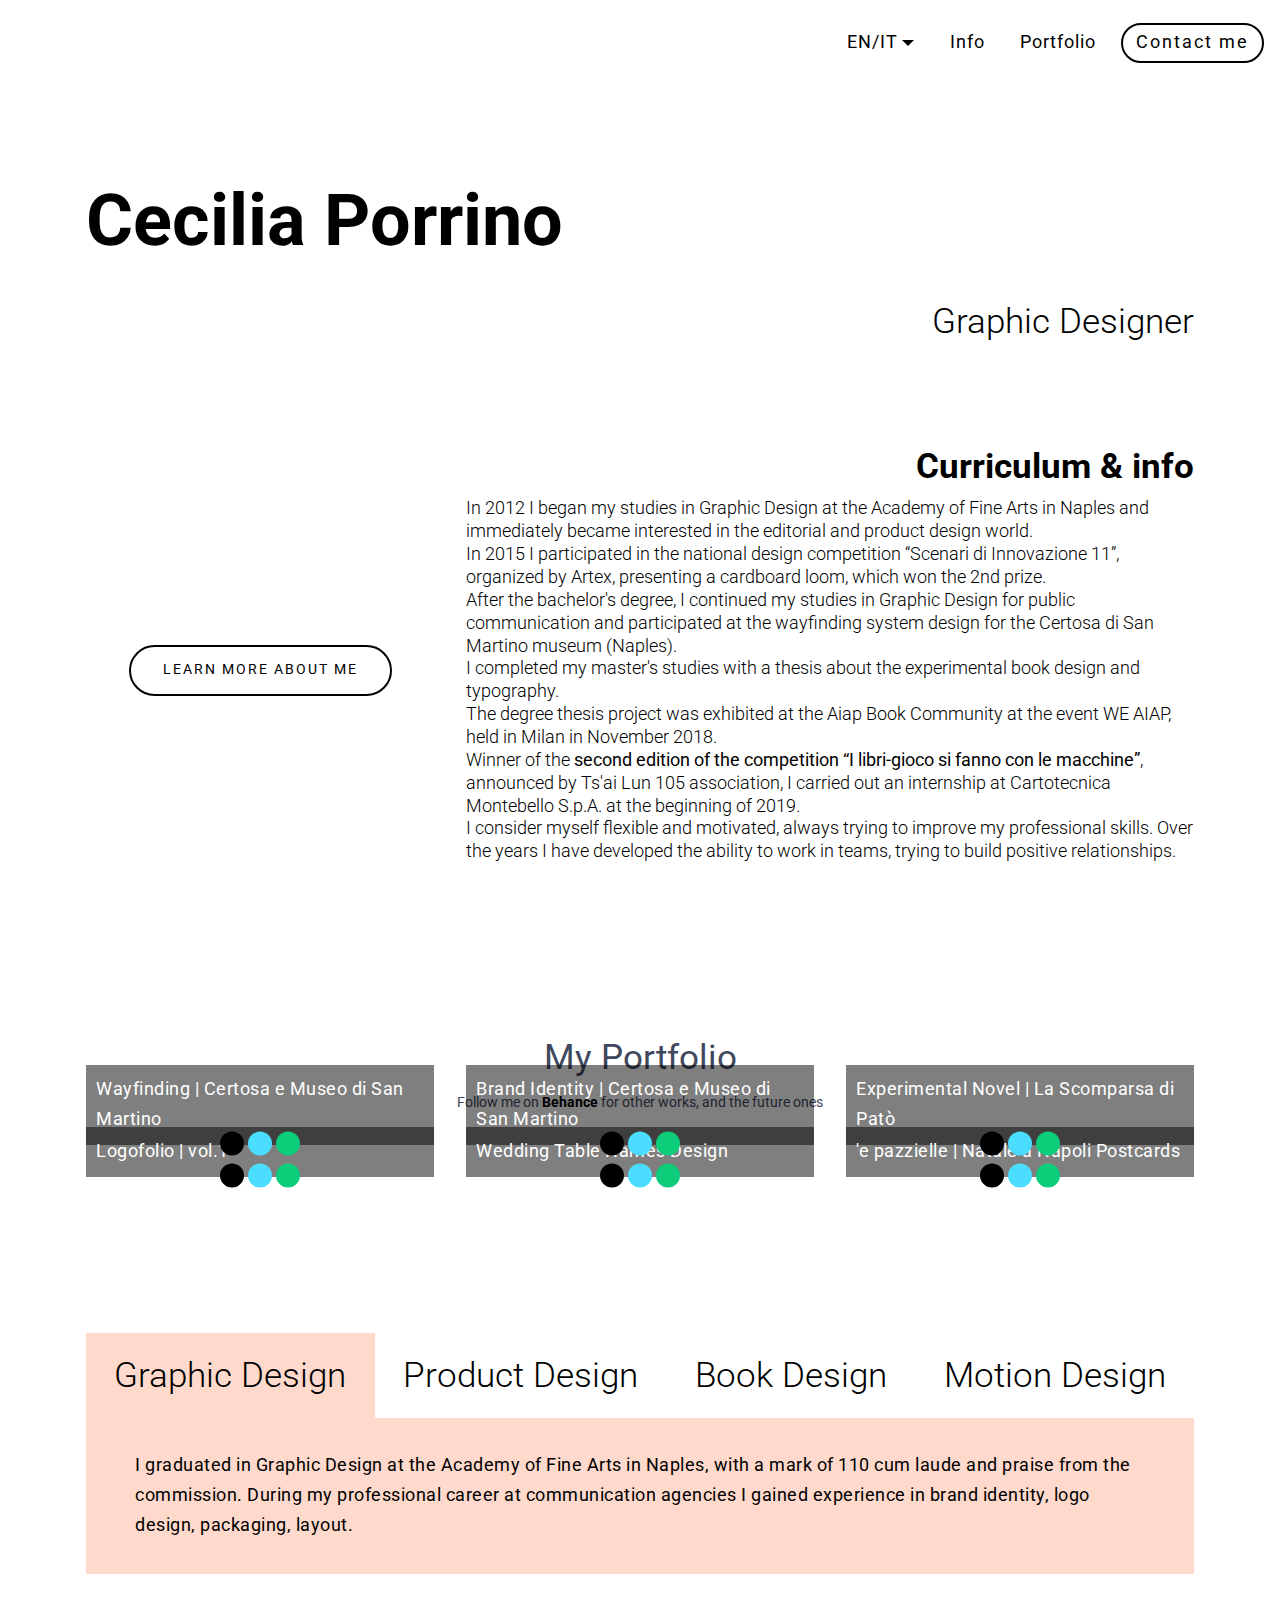
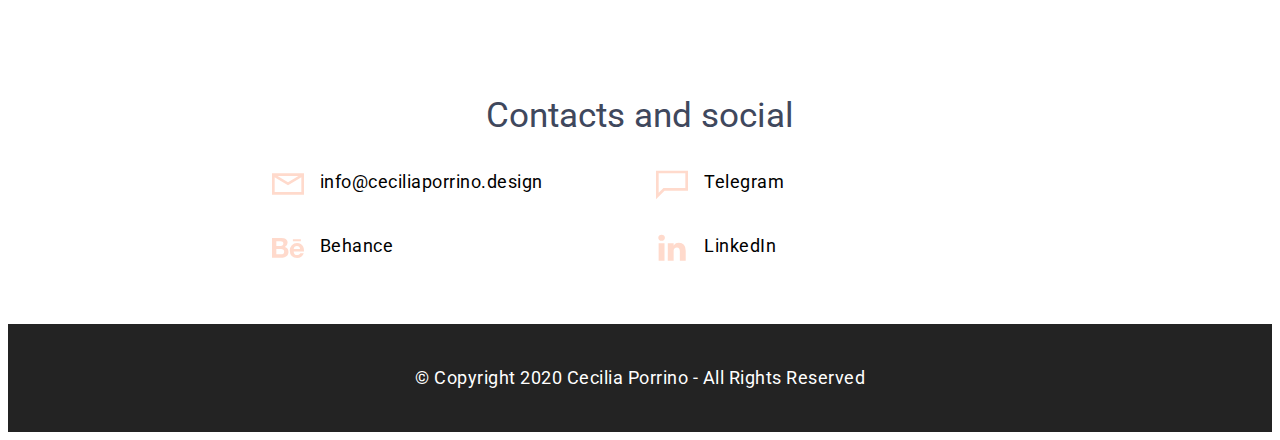
==== en/index.html @ 648e4313 "Update index.html" ====
<!DOCTYPE html>
<html amp >
<head>
  <!-- Site made with Mobirise Website Builder v4.12.4, https://mobirise.com -->
  <meta charset="UTF-8">
  <meta http-equiv="X-UA-Compatible" content="IE=edge">
  <meta name="generator" content="Mobirise v4.12.4, mobirise.com">
  <meta name="viewport" content="width=device-width, initial-scale=1, minimum-scale=1">
  <link rel="shortcut icon" href="assets/images/icona-sito-tratto.svg" type="image/x-icon">
  <meta name="description" content="Just a Graphic Designer loving typography, book design and motion graphic.">
  <meta name="amp-script-src" content="">
  
  <title>Cecilia Porrino | EN</title>
  
<link rel="canonical" href=""https://ceciliaporrino.design/en/">
 <style amp-boilerplate>body{-webkit-animation:-amp-start 8s steps(1,end) 0s 1 normal both;-moz-animation:-amp-start 8s steps(1,end) 0s 1 normal both;-ms-animation:-amp-start 8s steps(1,end) 0s 1 normal both;animation:-amp-start 8s steps(1,end) 0s 1 normal both}@-webkit-keyframes -amp-start{from{visibility:hidden}to{visibility:visible}}@-moz-keyframes -amp-start{from{visibility:hidden}to{visibility:visible}}@-ms-keyframes -amp-start{from{visibility:hidden}to{visibility:visible}}@-o-keyframes -amp-start{from{visibility:hidden}to{visibility:visible}}@keyframes -amp-start{from{visibility:hidden}to{visibility:visible}}</style>
<noscript><style amp-boilerplate>body{-webkit-animation:none;-moz-animation:none;-ms-animation:none;animation:none}</style></noscript>
<link href="https://fonts.googleapis.com/css?family=Roboto:100,100i,300,300i,400,400i,500,500i,700,700i,900,900i&display=swap" rel="stylesheet">
 
 <style amp-custom> 
div,span,h1,h2,h3,h4,h5,h6,p,blockquote,a,ol,ul,li,figcaption,textarea,input{font: inherit;}*{-webkit-box-sizing: border-box;box-sizing: border-box;outline: none;}*:focus{outline: none;}body{position: relative;font-style: normal;line-height: 1;color: #3f485d;}section{background-color: #eeeeee;background-position: 50% 50%;background-repeat: no-repeat;background-size: cover;overflow: hidden;padding: 30px 0;}h1,h2,h3,h4,h5,h6{margin: 0;padding: 0;}p,li,blockquote{letter-spacing: 0.5px;line-height: 1.7;}ul,ol,blockquote,p{margin-bottom: 0;margin-top: 0;}a{cursor: pointer;}a,a:hover{text-decoration: none;}a.mbr-iconfont:hover{text-decoration: none;}h1,h2,h3,h4,h5,h6,.display-1,.display-2,.display-4,.display-5,.display-7{word-break: break-word;word-wrap: break-word;}b,strong{font-weight: bold;}blockquote{padding: 10px 0 10px 20px;position: relative;border-left: 3px solid;}input:-webkit-autofill,input:-webkit-autofill:hover,input:-webkit-autofill:focus,input:-webkit-autofill:active{-webkit-transition-delay: 9999s;transition-delay: 9999s;-webkit-transition-property: background-color,color;-o-transition-property: background-color,color;transition-property: background-color,color;}html,body{height: auto;min-height: 100vh;}.mbr-section-title{margin: 0;padding: 0;font-style: normal;line-height: 1.2;width: 100%;}.mbr-section-subtitle{line-height: 1.3;width: 100%;}.mbr-text{font-style: normal;line-height: 1.6;width: 100%;}.mbr-white{color: #ffffff;}.mbr-black{color: #000000;}.align-left{text-align: left;}.align-left .list-item{justify-content: flex-start;}.align-center{text-align: center;}.align-center .list-item{justify-content: center;}.align-right{text-align: right;}.align-right .list-item{justify-content: flex-end;}@media (max-width: 767px){.align-left,.align-center,.align-right{text-align: center;}.align-left .list-item,.align-center .list-item,.align-right .list-item{justify-content: center;}}.mbr-light{font-weight: 300;}.mbr-regular{font-weight: 400;}.mbr-semibold{font-weight: 500;}.mbr-bold{font-weight: 700;}.icons-list a{margin: 0 1rem 0 0;}.icons-list a:last-child{margin: 0;}.mbr-figure{align-self: center;}.hidden{visibility: hidden;}.super-hide{display: none;}.inactive{-webkit-user-select: none;-moz-user-select: none;-ms-user-select: none;user-select: none;pointer-events: none;-webkit-user-drag: none;user-drag: none;}.mbr-overlay{position: absolute;bottom: 0;left: 0;right: 0;top: 0;z-index: 0;}.map-placeholder{display: none;}.google-map,.google-map iframe{position: relative;width: 100%;height: 400px;}amp-img{width: 100%;}amp-img img{max-height: 100%;max-width: 100%;}img.mbr-temp{width: 100%;}.rounded{border-radius: 50%;}.is-builder .nodisplay + img[async],.is-builder .nodisplay + img[decoding="async"],.is-builder amp-img > a + img[async],.is-builder amp-img > a + img[decoding="async"]{display: none;}html:not(.is-builder) amp-img > a{position: absolute;top: 0;bottom: 0;left: 0;right: 0;z-index: 1;}.is-builder .temp-amp-sizer{position: absolute;}.is-builder amp-youtube .temp-amp-sizer,.is-builder amp-vimeo .temp-amp-sizer{position: static;}.mobirise-spinner{position: absolute;top: 50%;left: 40%;margin-left: 10%;-webkit-transform: translate3d(-50%,-50%,0);z-index: 4;}.mobirise-spinner em{width: 24px;height: 24px;background: #3ac;border-radius: 100%;display: inline-block;-webkit-animation: slide 1s infinite;}.mobirise-spinner em:nth-child(1){-webkit-animation-delay: 0.1s;}.mobirise-spinner em:nth-child(2){-webkit-animation-delay: 0.2s;}.mobirise-spinner em:nth-child(3){-webkit-animation-delay: 0.3s;}@-moz-keyframes slide{0%{-webkit-transform: scale(1);}50%{opacity: 0.3;-webkit-transform: scale(2);}100%{-webkit-transform: scale(1);}}@-webkit-keyframes slide{0%{-webkit-transform: scale(1);}50%{opacity: 0.3;-webkit-transform: scale(2);}100%{-webkit-transform: scale(1);}}@-o-keyframes slide{0%{-webkit-transform: scale(1);}50%{opacity: 0.3;-webkit-transform: scale(2);}100%{-webkit-transform: scale(1);}}@keyframes slide{0%{-webkit-transform: scale(1);}50%{opacity: 0.3;-webkit-transform: scale(2);}100%{-webkit-transform: scale(1);}}.mobirise-loader .amp-active > div{display: none;}.iconfont-wrapper{display: inline-block;}.mbr-flex{display: flex;}.flex-wrap{flex-wrap: wrap;}.mbr-jc-s{justify-content: flex-start;}.mbr-jc-c{justify-content: center;}.mbr-jc-e{justify-content: flex-end;}.mbr-row-reverse{flex-direction: row-reverse;}.mbr-column{flex-direction: column;}amp-img,img{height: 100%;width: 100%;}.hidden-slide{display: none;}.visible-slide{display: flex;}section,.container,.container-fluid{position: relative;word-wrap: break-word;}.mbr-fullscreen .mbr-overlay{min-height: 100vh;}.mbr-fullscreen{display: flex;align-items: center;height: 100vh;min-height: 100vh;padding: 3rem 0;}.container{padding: 0 1rem;width: 100%;margin-right: auto;margin-left: auto;}@media (max-width: 767px){.container{max-width: 540px;}} @media (min-width: 768px){.container{max-width: 720px;}} @media (min-width: 992px){.container{max-width: 960px;}} @media (min-width: 1200px){.container{max-width: 1140px;}}.container-fluid{width: 100%;padding: 0 1rem;}.btn{position: relative;font-weight: 400;margin: 0.4rem 0.5rem;border: 2px solid;font-style: normal;white-space: normal;transition: all 0.3s ease-in-out,box-shadow 2s ease-in-out,-webkit-box-shadow 2s ease-in-out;display: inline-flex;align-items: center;justify-content: center;word-break: break-word;line-height: 1;letter-spacing: 2px;}.btn-form{padding: 1rem 2rem;}.btn-form:hover{cursor: pointer;}.btn{padding: 1rem 2rem;border-radius: 0px;}.btn-sm{padding: 0.6rem 0.8rem;border-radius: 0px;}.btn-md{padding: 1rem 2rem;border-radius: 0px;}.btn-lg{padding: 1.2rem 3.2rem;border-radius: 0px;}form .btn,form .mbr-section-btn{margin: 0;}.note-popover .btn:after{display: none;}.mbr-section-btn{margin: 0 -0.25rem;font-size: 0;}nav .mbr-section-btn{margin-left: 0rem;margin-right: 0rem;}.btn .mbr-iconfont,.btn.btn-md .mbr-iconfont{cursor: pointer;margin: 0 0.8rem 0 0;}.btn-sm .mbr-iconfont{margin: 0 0.5rem 0 0;}[type="submit"]{-webkit-appearance: none;}section.menu{min-height: 70px;overflow: visible;padding: 0;}.menu-container{display: flex;-webkit-box-pack: justify;-ms-flex-pack: justify;justify-content: space-between;align-items: center;min-height: 70px;}@media (max-width: 991px){.menu-container{max-width: 100%;padding: 0.5rem 1rem;}} @media (max-width: 767px){.menu-container{padding: 0.5rem 1rem;}}.navbar{z-index: 100;width: 100%;position: absolute;}.navbar-fixed-top{position: fixed;top: 0;}.navbar-brand{display: flex;align-items: center;word-break: break-word;z-index: 1;}.navbar-logo{margin: 0 0.8rem 0 0;}@media (max-width: 767px){.navbar-logo amp-img{max-height: 35px;max-width: 35px;}}.navbar-caption-wrap{display: flex;}.navbar .navbar-collapse{display: flex;-ms-flex-preferred-size: auto;flex-basis: auto;align-items: center;justify-content: flex-end;}@media (max-width: 991px){.navbar .navbar-collapse{display: none;position: absolute;top: 0;right: 0;height: 100vh;overflow-y: auto;padding: 70px 2rem 1rem;z-index: 1;}}@media (max-width: 991px){.navbar.opened .navbar-collapse.show,.navbar.opened .navbar-collapse.collapsing{display: block;}.is-builder .navbar-collapse{position: fixed;}}.navbar-nav{list-style-type: none;display: flex;flex-wrap: wrap;padding-left: 0;min-width: 10rem;}@media (max-width: 991px){.navbar-nav{flex-direction: column;}} .navbar-nav .mbr-iconfont{margin: 0 0.2rem 0 0;}.nav-item{word-break: break-all;}.nav-link{display: flex;align-items: center;justify-content: center;}.nav-link,.navbar-caption{transition: all 0.2s;letter-spacing: 1px;}.nav-dropdown .dropdown-menu{min-width: 10rem;position: absolute;left: 0;padding: 1.25rem 0;}.nav-dropdown .dropdown-menu .dropdown-item{line-height: 2;display: flex;justify-content: center;align-items: center;padding: 0.25rem 1.5rem;white-space: nowrap;}.nav-dropdown .dropdown-menu .dropdown{position: relative;}.dropdown-menu .dropdown:hover > .dropdown-menu{opacity: 1;pointer-events: all;}.nav-dropdown .dropdown-submenu{top: 0;left: 100%;margin: 0;}.nav-item.dropdown{position: relative;}.nav-item.dropdown .dropdown-menu{opacity: 0;pointer-events: none;}.nav-item.dropdown:hover > .dropdown-menu{opacity: 1;pointer-events: all;}.link.dropdown-toggle:after{content: "";margin-left: 0.25rem;border-top: 0.35em solid;border-right: 0.35em solid transparent;border-left: 0.35em solid transparent;border-bottom: 0;}.navbar .dropdown.open > .dropdown-menu{display: block;}@media (max-width: 991px){.is-builder .nav-dropdown .dropdown-menu{position: relative;}.nav-dropdown .dropdown-submenu{left: 0;}.nav-dropdown .dropdown-menu .dropdown-item{padding: 0.25rem 1.5rem;margin: 0;justify-content: center;}.nav-dropdown .dropdown-menu .dropdown-item:after{right: auto;}.navbar.opened .dropdown-menu{top: 0;}.dropdown-toggle[data-toggle="dropdown-submenu"]:after{content: "";margin-left: 0.25rem;border-top: 0.35em solid;border-right: 0.35em solid transparent;border-left: 0.35em solid transparent;border-bottom: 0;top: 55%;}}.navbar-buttons{display: flex;flex-wrap: wrap;align-items: center;justify-content: center;}@media (max-width: 991px){.navbar-buttons{flex-direction: column;}}.menu-social-list{display: flex;align-items: center;justify-content: center;flex-wrap: wrap;}.menu-social-list a{margin: 0 0.5rem;}.menu-social-list a span{font-size: 1.5rem;}button.navbar-toggler{position: absolute;right: 20px;top: 25px;width: 31px;height: 20px;cursor: pointer;transition: all .2s;-ms-flex-item-align: center;-ms-grid-row-align: center;align-self: center;}.hamburger span{position: absolute;right: 0;width: 30px;height: 2px;border-right: 5px;}.hamburger span:nth-child(1){top: 0;transition: all .2s;}.hamburger span:nth-child(2){top: 8px;transition: all .15s;}.hamburger span:nth-child(3){top: 8px;transition: all .15s;}.hamburger span:nth-child(4){top: 16px;transition: all .2s;}nav.opened .navbar-toggler:not(.hide) .hamburger span:nth-child(4),nav.opened .navbar-toggler:not(.hide) .hamburger span:nth-child(1){top: 8px;width: 0;opacity: 0;right: 50%;transition: all .2s;}nav.opened .navbar-toggler:not(.hide) .hamburger span:nth-child(2){transform: rotate(-45deg);transition: all .25s;}nav.opened .navbar-toggler:not(.hide) .hamburger span:nth-child(3){transform: rotate(45deg);transition: all .25s;}.ampstart-btn.hamburger{position: absolute;top: 25px;right: 20px;margin-left: auto;height: 20px;width: 30px;background: none;border: none;cursor: pointer;z-index: 1000;}@media (min-width: 992px){.ampstart-btn,amp-sidebar{display: none;}.dropdown-menu .dropdown-toggle:after{content: "";border-bottom: 0.35em solid transparent;border-left: 0.35em solid;border-right: 0;border-top: 0.35em solid transparent;margin-left: 0.3rem;margin-top: -0.3077em;position: absolute;right: 1.1538em;top: 50%;}}.close-sidebar{width: 30px;height: 30px;position: relative;cursor: pointer;background-color: transparent;border: none;}.close-sidebar span{position: absolute;left: 0;width: 30px;height: 2px;border-right: 5px;top: 14px;}.close-sidebar span:nth-child(1){transform: rotate(-45deg);}.close-sidebar span:nth-child(2){transform: rotate(45deg);}.builder-sidebar{position: relative;height: 100vh;overflow-y: auto;min-width: 10rem;z-index: 1030;padding: 1rem 2rem;max-width: 20rem;}.builder-sidebar .dropdown:hover > .dropdown-menu{position: relative;text-align: center;}section.sidebar-open:before{content: '';position: fixed;top: 0;bottom: 0;right: 0;left: 0;background-color: rgba(0,0,0,0.2);z-index: 1040;}.is-builder section.horizontal-menu .ampstart-btn{display: none;}.is-builder section.horizontal-menu .dropdown-menu{z-index: auto;opacity: 1;pointer-events: auto;}.is-builder .menu{overflow: visible;}#sidebar{background-color: transparent;}.card-title{margin: 0;}.card{position: relative;background-color: transparent;border: none;border-radius: 0;width: 100%;padding: 0 1rem;}@media (max-width: 767px){.card:not(.last-child){padding-bottom: 30px;}} .card .card-img{width: auto;border-radius: 0;}.card .card-wrapper{height: 100%;}@media (max-width: 767px){.card .card-wrapper{flex-direction: column;}} .card img{height: 100%;-o-object-fit: cover;object-fit: cover;-o-object-position: center;object-position: center;}.card-inner,.items-list{display: flex;flex-direction: column;}.items-list{list-style-type: none;padding: 0;}.items-list .list-item{padding: 1rem 2rem;}.card-head{padding: 1.5rem 2rem;}.card-price-wrap{padding: 1rem 2rem;}.card-button{padding: 1rem;margin: 0;}.timeline-wrap{position: relative;}.timeline-wrap .iconBackground{position: absolute;left: 50%;width: 20px;height: 20px;line-height: 30px;text-align: center;border-radius: 50%;font-size: 30px;display: inline-block;background-color: #000000;top: 20px;margin: 0 0 0 -10px;}@media (max-width: 767px){.timeline-wrap .iconBackground{left: 0;}}.separline{position: relative;}@media (max-width: 767px){.separline:not(.last-child){padding-bottom: 2rem;}} .separline:before{position: absolute;content: "";width: 2px;background-color: #000000;left: calc(50% - 1px);height: calc(100% - 20px);top: 40px;}@media (max-width: 767px){.separline:before{left: 0;}}.gallery-img-wrap{position: relative;height: 100%;}.gallery-img-wrap:hover{cursor: pointer;}.gallery-img-wrap:hover .icon-wrap,.gallery-img-wrap:hover .caption-on-hover{opacity: 1;}.gallery-img-wrap:hover:after{opacity: .5;}.gallery-img-wrap amp-img{height: 100%;}.gallery-img-wrap:after{content: "";position: absolute;top: 0;bottom: 0;left: 0;right: 0;background: #000;opacity: 0;transition: opacity 0.2s;pointer-events: none;}.gallery-img-wrap .icon-wrap,.gallery-img-wrap .img-caption{z-index: 3;pointer-events: none;position: absolute;}.gallery-img-wrap .icon-wrap,.gallery-img-wrap .caption-on-hover{opacity: 0;transition: opacity 0.2s;}.gallery-img-wrap .icon-wrap{left: 50%;top: 50%;transform: translate(-50%,-50%);background-color: #fff;padding: .5rem;border-radius: 50%;}.gallery-img-wrap .amp-iconfont{color: #000;font-size: 1rem;width: 1rem;display: block;}.gallery-img-wrap .img-caption{left: 0;right: 0;}.gallery-img-wrap .img-caption.caption-top{top: 0;}.gallery-img-wrap .img-caption.caption-bottom{bottom: 0;}.gallery-img-wrap .img-caption:not(.caption-on-hover):after{content: "";position: absolute;top: 0;left: 0;right: 0;height: 100%;transition: opacity 0.2s;z-index: -1;pointer-events: none;}@media (max-width: 767px){.gallery-img-wrap:after,.gallery-img-wrap:hover:after,.gallery-img-wrap .icon-wrap{display: none;}.gallery-img-wrap .caption-on-hover{opacity: 1;}}.is-builder .gallery-img-wrap .icon-wrap,.is-builder .gallery-img-wrap .img-caption > *{pointer-events: all;}.amp-carousel-button,.dots-wrapper .dots span{transition: all 0.4s;cursor: pointer;outline: none;}.amp-carousel-button{width: 50px;height: 50px;border-radius: 50%;}.dots-wrapper .dots{display: inline-block;margin: 4px 8px;}.dots-wrapper .dots span{display: block;border-radius: 12px;height: 24px;width: 24px;background-color: #ffffff;border: 10px solid #cccccc;opacity: 0.5;}.dots-wrapper .dots span.current{width: 40px;}.dots-wrapper .dots span:hover,.dots-wrapper .dots span.current{opacity: 1;}.amp-carousel-button-next:after{right: 1rem;}.amp-carousel-button-prev:after{left: 1rem;}button.btn-img{cursor: pointer;}.is-builder .preview button.btn-img{opacity: 0.5;position: relative;pointer-events: none;}amp-image-lightbox,.lightbox{background: rgba(0,0,0,0.8);display: flex;flex-wrap: wrap;align-items: center;justify-content: center;width: 100%;height: 100%;overflow: auto;}amp-image-lightbox a.control,.lightbox a.control{position: absolute;cursor: default;top: 0;right: 0;}amp-image-lightbox .close,.lightbox .close{background: none;border: none;position: absolute;top: 16px;right: 16px;height: 32px;width: 32px;cursor: pointer;z-index: 1000;}amp-image-lightbox .close:before,amp-image-lightbox .close:after,.lightbox .close:before,.lightbox .close:after{position: absolute;top: 0;right: 16px;content: ' ';height: 32px;width: 2px;background-color: #fff;}amp-image-lightbox .close:before,.lightbox .close:before{transform: rotate(45deg);}amp-image-lightbox .close:after,.lightbox .close:after{transform: rotate(-45deg);}amp-image-lightbox .video-block,.lightbox .video-block{width: 100%;}div[submit-success] > *,div[submit-error] > *{padding: 15px;margin-bottom: 1rem;}.form-block{z-index: 1;background-color: transparent;padding: 30px;position: relative;overflow: hidden;}.form-block .mbr-overlay{z-index: -1;}@media (max-width: 991px){.form-block{padding: 15px;}}form input,form textarea,form select{padding: 15px 0.5rem;line-height: 1.45;width: 100%;background: #ffffff;border-width: 1px;border-style: solid;border-color: #767676;border-radius: 0;color: #000000;}form input[type="checkbox"],form input[type="radio"]{border: none;background: none;width: auto;}form .field{padding-bottom: 0.5rem;padding-top: 0.5rem;}form textarea.field-input{height: 200px;}form .fieldset{display: flex;justify-content: center;flex-wrap: wrap;align-items: center;}textarea[type="hidden"]{display: none;}.form-check{margin-bottom: 0;}.form-check-label{padding-left: 0;}.form-check-input{position: relative;margin: 4px;}.form-check-inline{display: inline-flex;align-items: center;padding-left: 0;margin-right: .75rem;}.mbr-row,.mbr-form-row{display: -webkit-box;display: -ms-flexbox;display: flex;-ms-flex-wrap: wrap;flex-wrap: wrap;margin-left: -1rem;margin-right: -1rem;}.mbr-form-row{margin-left: -0.5rem;margin-right: -0.5rem;}.mbr-form-row > [class*="mbr-col"]{padding-left: 0.5rem;padding-right: 0.5rem;}@media (max-width: 767px){.mbr-col,.mbr-col-auto{padding-right: 1rem;padding-left: 1rem;}.mbr-col-sm-12{-ms-flex: 0 0 100%;-webkit-box-flex: 0;flex: 0 0 100%;max-width: 100%;padding-right: 1rem;padding-left: 1rem;}}@media (min-width: 768px){.mbr-col,.mbr-col-auto{padding-right: 1rem;padding-left: 1rem;}.mbr-col-md-2{-ms-flex: 0 0 16.6666666667%;-webkit-box-flex: 0;flex: 0 0 16.6666666667%;max-width: 16.6666666667%;padding-right: 1rem;padding-left: 1rem;}.mbr-col-md-3{-ms-flex: 0 0 25%;-webkit-box-flex: 0;flex: 0 0 25%;max-width: 25%;padding-right: 1rem;padding-left: 1rem;}.mbr-col-md-4{-ms-flex: 0 0 33.3333333333%;-webkit-box-flex: 0;flex: 0 0 33.3333333333%;max-width: 33.3333333333%;padding-right: 1rem;padding-left: 1rem;}.mbr-col-md-5{-ms-flex: 0 0 41.6666666667%;-webkit-box-flex: 0;flex: 0 0 41.6666666667%;max-width: 41.6666666667%;padding-right: 1rem;padding-left: 1rem;}.mbr-col-md-6{-ms-flex: 0 0 50%;-webkit-box-flex: 0;flex: 0 0 50%;max-width: 50%;padding-right: 1rem;padding-left: 1rem;}.mbr-col-md-7{-ms-flex: 0 0 58.3333333333%;-webkit-box-flex: 0;flex: 0 0 58.3333333333%;max-width: 58.3333333333%;padding-right: 1rem;padding-left: 1rem;}.mbr-col-md-8{-ms-flex: 0 0 66.6666666667%;-webkit-box-flex: 0;flex: 0 0 66.6666666667%;max-width: 66.6666666667%;padding-right: 1rem;padding-left: 1rem;}.mbr-col-md-10{-ms-flex: 0 0 83.3333333333%;-webkit-box-flex: 0;flex: 0 0 83.3333333333%;max-width: 83.3333333333%;padding-right: 1rem;padding-left: 1rem;}.mbr-col-md-12{-ms-flex: 0 0 100%;-webkit-box-flex: 0;flex: 0 0 100%;max-width: 100%;padding-right: 1rem;padding-left: 1rem;}}.mbr-col{-ms-flex: 1 1 auto;-webkit-box-flex: 1;flex: 1 1 auto;max-width: 100%;}.mbr-col-auto{-ms-flex: 0 0 auto;flex: 0 0 auto;width: auto;}@media (min-width: 992px){.mbr-col,.mbr-col-auto{padding-right: 1rem;padding-left: 1rem;}.mbr-col-lg-2{-ms-flex: 0 0 16.6666666667%;-webkit-box-flex: 0;flex: 0 0 16.6666666667%;max-width: 16.6666666667%;padding-right: 1rem;padding-left: 1rem;}.mbr-col-lg-3{-ms-flex: 0 0 25%;-webkit-box-flex: 0;flex: 0 0 25%;max-width: 25%;padding-right: 1rem;padding-left: 1rem;}.mbr-col-lg-4{-ms-flex: 0 0 33.3333333333%;-webkit-box-flex: 0;flex: 0 0 33.3333333333%;max-width: 33.3333333333%;padding-right: 1rem;padding-left: 1rem;}.mbr-col-lg-5{-ms-flex: 0 0 41.6666666667%;-webkit-box-flex: 0;flex: 0 0 41.6666666667%;max-width: 41.6666666667%;padding-right: 1rem;padding-left: 1rem;}.mbr-col-lg-6{-ms-flex: 0 0 50%;-webkit-box-flex: 0;flex: 0 0 50%;max-width: 50%;padding-right: 1rem;padding-left: 1rem;}.mbr-col-lg-7{-ms-flex: 0 0 58.3333333333%;-webkit-box-flex: 0;flex: 0 0 58.3333333333%;max-width: 58.3333333333%;padding-right: 1rem;padding-left: 1rem;}.mbr-col-lg-8{-ms-flex: 0 0 66.6666666667%;-webkit-box-flex: 0;flex: 0 0 66.6666666667%;max-width: 66.6666666667%;padding-right: 1rem;padding-left: 1rem;}.mbr-col-lg-9{-ms-flex: 0 0 75%;-webkit-box-flex: 0;flex: 0 0 75%;max-width: 75%;padding-right: 1rem;padding-left: 1rem;}.mbr-col-lg-10{-ms-flex: 0 0 83.3333333333%;-webkit-box-flex: 0;flex: 0 0 83.3333333333%;max-width: 83.3333333333%;padding-right: 1rem;padding-left: 1rem;}.mbr-col-lg-12{-ms-flex: 0 0 100%;-webkit-box-flex: 0;flex: 0 0 100%;max-width: 100%;padding-right: 1rem;padding-left: 1rem;}}@media (min-width: 992px){.lg-pb{padding-bottom: 3rem;}}@media (max-width: 991px){.md-pb{padding-bottom: 3rem;}}.mbr-pt-1,.mbr-py-1{padding-top: 10px;}.mbr-pb-1,.mbr-py-1{padding-bottom: 10px;}.mbr-px-1{padding-left: 10px;padding-right: 10px;}.mbr-p-1{padding: 10px;}.mbr-pt-2,.mbr-py-2{padding-top: 1rem;}.mbr-pb-2,.mbr-py-2{padding-bottom: 1rem;}.mbr-px-2{padding-left: 1rem;padding-right: 1rem;}.mbr-p-2{padding: 1rem;}.mbr-pt-3,.mbr-py-3{padding-top: 25px;}.mbr-pb-3,.mbr-py-3{padding-bottom: 25px;}.mbr-px-3{padding-left: 25px;padding-right: 25px;}.mbr-p-3{padding: 25px;}.mbr-pt-4,.mbr-py-4{padding-top: 2rem;}.mbr-pb-4,.mbr-py-4{padding-bottom: 2rem;}.mbr-px-4{padding-left: 2rem;padding-right: 2rem;}.mbr-p-4{padding: 2rem;}.mbr-pt-5,.mbr-py-5{padding-top: 3rem;}.mbr-pb-5,.mbr-py-5{padding-bottom: 3rem;}.mbr-px-5{padding-left: 3rem;padding-right: 3rem;}.mbr-p-5{padding: 3rem;}@media (max-width: 991px){.mbr-py-4,.mbr-py-5{padding-top: 1rem;padding-bottom: 1rem;}.mbr-px-4,.mbr-px-5{padding-left: 1rem;padding-right: 1rem;}.mbr-p-3,.mbr-p-4,.mbr-p-5{padding: 1rem;}}.mbr-ml-auto{margin-left: auto;}.mbr-mr-auto{margin-right: auto;}.mbr-m-auto{margin: auto;}#scrollToTopMarker{position: absolute;width: 0px;height: 0px;top: 300px;}#scrollToTopButton{position: fixed;bottom: 25px;right: 25px;opacity: .4;z-index: 5000;font-size: 32px;height: 60px;width: 60px;border: none;border-radius: 3px;cursor: pointer;}#scrollToTopButton:focus{outline: none;}#scrollToTopButton a:before{content: '';position: absolute;height: 40%;top: 36%;width: 2px;left: calc(50% - 1px);}#scrollToTopButton a:after{content: '';position: absolute;border-top: 2px solid;border-right: 2px solid;width: 40%;height: 40%;left: calc(30% - 1px);bottom: 30%;transform: rotate(-45deg);}.is-builder #scrollToTopButton a:after{left: 30%;}a{font-style: normal;font-weight: 400;}@media (max-width: 767px){.mbr-section-btn,.mbr-section-title{text-align: center;}}
body{font-family: Roboto;}blockquote{border-color: #000000;}div[submit-success] > *{background: #0dcd7b;color: #000000;}div[submit-error] > *{background: #a0a0a0;color: #ffffff;}.display-1{font-family: 'Roboto',sans-serif;font-size: 4.5rem;}.display-2{font-family: 'Roboto',sans-serif;font-size: 2.2rem;}.display-4{font-family: 'Roboto',sans-serif;font-size: 0.9rem;}.display-5{font-family: 'Roboto',sans-serif;font-size: 0.9rem;}.display-7{font-family: 'Roboto',sans-serif;font-size: 1.1rem;}.display-1 .mbr-iconfont-btn{font-size: 4.5rem;width: 4.5rem;}.display-2 .mbr-iconfont-btn{font-size: 2.2rem;width: 2.2rem;}.display-4 .mbr-iconfont-btn{font-size: 0.9rem;width: 0.9rem;}.display-5 .mbr-iconfont-btn{font-size: 0.9rem;width: 0.9rem;}.display-7 .mbr-iconfont-btn{font-size: 1.1rem;width: 1.1rem;}@media (max-width: 768px){.display-1{font-size: 3.6rem;font-size: calc( 2.225rem + (4.5 - 2.225) * ((100vw - 20rem) / (48 - 20)));line-height: calc( 1.4 * (2.225rem + (4.5 - 2.225) * ((100vw - 20rem) / (48 - 20))));}.display-2{font-size: 1.76rem;font-size: calc( 1.42rem + (2.2 - 1.42) * ((100vw - 20rem) / (48 - 20)));line-height: calc( 1.4 * (1.42rem + (2.2 - 1.42) * ((100vw - 20rem) / (48 - 20))));}.display-4{font-size: 0.72rem;font-size: calc( 0.965rem + (0.9 - 0.965) * ((100vw - 20rem) / (48 - 20)));line-height: calc( 1.4 * (0.965rem + (0.9 - 0.965) * ((100vw - 20rem) / (48 - 20))));}.display-5{font-size: 0.72rem;font-size: calc( 0.965rem + (0.9 - 0.965) * ((100vw - 20rem) / (48 - 20)));line-height: calc( 1.4 * (0.965rem + (0.9 - 0.965) * ((100vw - 20rem) / (48 - 20))));}}.bg-primary{background-color: #000000;}.bg-success{background-color: #0dcd7b;}.bg-info{background-color: #8282e7;}.bg-warning{background-color: #767676;}.bg-danger{background-color: #a0a0a0;}.btn-primary,.btn-primary:active,.btn-primary.active{background-color: #000000;border-color: #000000;color: #ffffff;}.btn-primary:hover,.btn-primary:focus,.btn-primary.focus{color: #ffffff;background-color: #000000;border-color: #000000;}.btn-primary.disabled,.btn-primary:disabled{color: #ffffff;background-color: #000000;border-color: #000000;}.btn-secondary,.btn-secondary:active,.btn-secondary.active{background-color: #4addff;border-color: #4addff;color: #003c4a;}.btn-secondary:hover,.btn-secondary:focus,.btn-secondary.focus{color: #003c4a;background-color: #00cdfd;border-color: #00cdfd;}.btn-secondary.disabled,.btn-secondary:disabled{color: #003c4a;background-color: #00cdfd;border-color: #00cdfd;}.btn-info,.btn-info:active,.btn-info.active{background-color: #8282e7;border-color: #8282e7;color: #ffffff;}.btn-info:hover,.btn-info:focus,.btn-info.focus{color: #ffffff;background-color: #4242db;border-color: #4242db;}.btn-info.disabled,.btn-info:disabled{color: #ffffff;background-color: #4242db;border-color: #4242db;}.btn-success,.btn-success:active,.btn-success.active{background-color: #0dcd7b;border-color: #0dcd7b;color: #ffffff;}.btn-success:hover,.btn-success:focus,.btn-success.focus{color: #ffffff;background-color: #088550;border-color: #088550;}.btn-success.disabled,.btn-success:disabled{color: #ffffff;background-color: #088550;border-color: #088550;}.btn-warning,.btn-warning:active,.btn-warning.active{background-color: #767676;border-color: #767676;color: #ffffff;}.btn-warning:hover,.btn-warning:focus,.btn-warning.focus{color: #ffffff;background-color: #505050;border-color: #505050;}.btn-warning.disabled,.btn-warning:disabled{color: #ffffff;background-color: #505050;border-color: #505050;}.btn-danger,.btn-danger:active,.btn-danger.active{background-color: #a0a0a0;border-color: #a0a0a0;color: #ffffff;}.btn-danger:hover,.btn-danger:focus,.btn-danger.focus{color: #ffffff;background-color: #7a7a7a;border-color: #7a7a7a;}.btn-danger.disabled,.btn-danger:disabled{color: #ffffff;background-color: #7a7a7a;border-color: #7a7a7a;}.btn-black,.btn-black:active,.btn-black.active{background-color: #333333;border-color: #333333;color: #ffffff;}.btn-black:hover,.btn-black:focus,.btn-black.focus{color: #ffffff;background-color: #0d0d0d;border-color: #0d0d0d;}.btn-black.disabled,.btn-black:disabled{color: #ffffff;background-color: #0d0d0d;border-color: #0d0d0d;}.btn-white,.btn-white:active,.btn-white.active{background-color: #ffffff;border-color: #ffffff;color: #808080;}.btn-white:hover,.btn-white:focus,.btn-white.focus{color: #808080;background-color: #d9d9d9;border-color: #d9d9d9;}.btn-white.disabled,.btn-white:disabled{color: #808080;background-color: #d9d9d9;border-color: #d9d9d9;}.btn-white,.btn-white:active,.btn-white.active{color: #333333;}.btn-white:hover,.btn-white:focus,.btn-white.focus{color: #333333;}.btn-white.disabled,.btn-white:disabled{color: #333333;}.btn-primary-outline,.btn-primary-outline:active,.btn-primary-outline.active{background: none;border-color: #000000;color: #000000;}.btn-primary-outline:hover,.btn-primary-outline:focus,.btn-primary-outline.focus{color: #ffffff;background-color: #000000;border-color: #000000;}.btn-primary-outline.disabled,.btn-primary-outline:disabled{color: #ffffff;background-color: #000000;border-color: #000000;}.btn-secondary-outline,.btn-secondary-outline:active,.btn-secondary-outline.active{background: none;border-color: #00b8e3;color: #00b8e3;}.btn-secondary-outline:hover,.btn-secondary-outline:focus,.btn-secondary-outline.focus{color: #003c4a;background-color: #4addff;border-color: #4addff;}.btn-secondary-outline.disabled,.btn-secondary-outline:disabled{color: #003c4a;background-color: #4addff;border-color: #4addff;}.btn-info-outline,.btn-info-outline:active,.btn-info-outline.active{background: none;border-color: #2c2cd7;color: #2c2cd7;}.btn-info-outline:hover,.btn-info-outline:focus,.btn-info-outline.focus{color: #ffffff;background-color: #8282e7;border-color: #8282e7;}.btn-info-outline.disabled,.btn-info-outline:disabled{color: #ffffff;background-color: #8282e7;border-color: #8282e7;}.btn-success-outline,.btn-success-outline:active,.btn-success-outline.active{background: none;border-color: #076d41;color: #076d41;}.btn-success-outline:hover,.btn-success-outline:focus,.btn-success-outline.focus{color: #ffffff;background-color: #0dcd7b;border-color: #0dcd7b;}.btn-success-outline.disabled,.btn-success-outline:disabled{color: #ffffff;background-color: #0dcd7b;border-color: #0dcd7b;}.btn-warning-outline,.btn-warning-outline:active,.btn-warning-outline.active{background: none;border-color: #434343;color: #434343;}.btn-warning-outline:hover,.btn-warning-outline:focus,.btn-warning-outline.focus{color: #ffffff;background-color: #767676;border-color: #767676;}.btn-warning-outline.disabled,.btn-warning-outline:disabled{color: #ffffff;background-color: #767676;border-color: #767676;}.btn-danger-outline,.btn-danger-outline:active,.btn-danger-outline.active{background: none;border-color: #6d6d6d;color: #6d6d6d;}.btn-danger-outline:hover,.btn-danger-outline:focus,.btn-danger-outline.focus{color: #ffffff;background-color: #a0a0a0;border-color: #a0a0a0;}.btn-danger-outline.disabled,.btn-danger-outline:disabled{color: #ffffff;background-color: #a0a0a0;border-color: #a0a0a0;}.btn-black-outline,.btn-black-outline:active,.btn-black-outline.active{background: none;border-color: #000000;color: #000000;}.btn-black-outline:hover,.btn-black-outline:focus,.btn-black-outline.focus{color: #ffffff;background-color: #333333;border-color: #333333;}.btn-black-outline.disabled,.btn-black-outline:disabled{color: #ffffff;background-color: #333333;border-color: #333333;}.btn-white-outline,.btn-white-outline:active,.btn-white-outline.active{background: none;border-color: #ffffff;color: #ffffff;}.btn-white-outline:hover,.btn-white-outline:focus,.btn-white-outline.focus{color: #333333;background-color: #ffffff;border-color: #ffffff;}.text-primary{color: #000000;}.text-secondary{color: #4addff;}.text-success{color: #0dcd7b;}.text-info{color: #8282e7;}.text-warning{color: #767676;}.text-danger{color: #a0a0a0;}.text-white{color: #ffffff;}.text-black{color: #000000;}a.text-primary:hover,a.text-primary:focus{color: #000000;}a.text-secondary:hover,a.text-secondary:focus{color: #00b8e3;}a.text-success:hover,a.text-success:focus{color: #076d41;}a.text-info:hover,a.text-info:focus{color: #2c2cd7;}a.text-warning:hover,a.text-warning:focus{color: #434343;}a.text-danger:hover,a.text-danger:focus{color: #6d6d6d;}a.text-white:hover,a.text-white:focus{color: #b3b3b3;}a.text-black:hover,a.text-black:focus{color: #4d4d4d;}.alert-success{background-color: #0dcd7b;}.alert-info{background-color: #8282e7;}.alert-warning{background-color: #767676;}.alert-danger{background-color: #a0a0a0;}.mbr-section-btn a.btn:not(.btn-form){border-radius: 100px;transition-property: background-color,color,border-color,box-shadow;transition-duration: .3s,.3s,.3s,.8s;transition-timing-function: ease-in-out;}.mbr-section-btn a.btn:not(.btn-form):hover{box-shadow: 0 10px 40px 0 rgba(0,0,0,0.2);}.nav-tabs .nav-link{border-radius: 100px;}a,a:hover{color: #000000;}.mbr-plan-header.bg-primary .mbr-plan-subtitle,.mbr-plan-header.bg-primary .mbr-plan-price-desc{color: #b3b3b3;}.mbr-plan-header.bg-success .mbr-plan-subtitle,.mbr-plan-header.bg-success .mbr-plan-price-desc{color: #acfad9;}.mbr-plan-header.bg-info .mbr-plan-subtitle,.mbr-plan-header.bg-info .mbr-plan-price-desc{color: #ffffff;}.mbr-plan-header.bg-warning .mbr-plan-subtitle,.mbr-plan-header.bg-warning .mbr-plan-price-desc{color: #b6b6b6;}.mbr-plan-header.bg-danger .mbr-plan-subtitle,.mbr-plan-header.bg-danger .mbr-plan-price-desc{color: #e0e0e0;}.mobirise-spinner em:nth-child(1){background: #000000;}.mobirise-spinner em:nth-child(2){background: #4addff;}.mobirise-spinner em:nth-child(3){background: #0dcd7b;}#scrollToTopMarker{display: none;}#scrollToTopButton{background-color: #000000;border-radius: 50%;}#scrollToTopButton a:before{background: #ffffff;}#scrollToTopButton a:after{border-top-color: #ffffff;border-right-color: #ffffff;}.cid-s5FKM9wny7{padding-top: 90px;padding-bottom: 15px;background-color: #ffffff;}.cid-s5FKM9wny7 .mbr-section-title{text-align: left;color: #000000;}.cid-s5FKM9wny7 .mbr-section-subtitle{text-align: right;color: #000000;}.cid-s5FKMaaazz{padding-top: 60px;padding-bottom: 60px;background-color: #ffffff;}@media (max-width: 767px){.cid-s5FKMaaazz .btn-container{padding-top: 1rem;}}.cid-s5FKMaaazz .mbr-section-title{text-align: right;color: #000000;}.cid-s5FKMaaazz .mbr-section-subtitle{text-align: left;color: #000000;}.cid-s5FKMaaazz .mbr-section-subtitle DIV{text-align: left;}.cid-s5FKMb0sPb{padding-top: 5rem;padding-bottom: 5rem;background-color: #ffffff;}@media (min-width: 992px){.cid-s5FKMb0sPb .container-fluid{padding-left: 1rem;padding-right: 1rem;}.cid-s5FKMb0sPb .item{padding: 1rem;}.cid-s5FKMb0sPb .item-img{padding-bottom: 0;}}.cid-s5FKMb0sPb .title{padding-bottom: 1rem;}@media (max-width: 991px){.cid-s5FKMb0sPb .item{margin-bottom: 2rem;}}.cid-s5FKMb0sPb .item-wrapper{width: 100%;height: 100%;position: relative;}.cid-s5FKMb0sPb amp-img:after{content: "";display: block;background-color: rgba(0,0,0,0.5);position: absolute;left: 0;right: 0;bottom: 0;top: 100%;transition: 0.2s ease-in;z-index: 1;pointer-events: none;}.cid-s5FKMb0sPb amp-img .item-sign{position: absolute;left: 0;right: 0;bottom: 0;padding: 10px;z-index: 2;transition: 0.2s ease-in;background-color: rgba(0,0,0,0.5);color: #ffffff;}.cid-s5FKMb0sPb amp-img:hover:after{top: 0%;}.cid-s5FKMb0sPb amp-img:hover .item-sign{background-color: rgba(0,0,0,0);}.cid-s5FKMb0sPb .item-btn,.cid-s5FKMb0sPb .item-box-btn{margin: 0;}.cid-s5FKMb0sPb .item-box{justify-content: center;position: relative;width: 100%;background: #efefef;overflow: auto;}@media (min-width: 992px){.cid-s5FKMb0sPb .item-box{max-width: 1000px;}}@media (max-width: 991px){.cid-s5FKMb0sPb .item-box{width: 90%;margin: 1rem;}}@media (min-width: 992px){.cid-s5FKMb0sPb .item-box-img{padding: 2rem;}}@media (max-width: 991px){.cid-s5FKMb0sPb .item-box-img{padding: 1rem;}}.cid-s5FKMb0sPb .item-box-img amp-img{height: auto;}.cid-s5FKMb0sPb .item-box-wrapper{background-color: #efefef;}@media (min-width: 992px){.cid-s5FKMb0sPb .item-box-wrapper{padding: 2rem;}}@media (max-width: 991px){.cid-s5FKMb0sPb .item-box-wrapper{padding: 1rem;}}.cid-s5FKMb0sPb .icon-wrap{display: none;}.cid-s5FKMb0sPb .item{cursor: pointer;}.cid-s5FKMb0sPb .mbr-section-title,.cid-s5FKMb0sPb .mbr-section-subtitle{text-align: center;}.cid-s5FKMb0sPb .item-sign{color: #000000;}.cid-s5FKMeU1Ye{min-height: 80px;}.cid-s5FKMeU1Ye .brand-name{color: #ffffff;margin: 0;text-align: left;}.cid-s5FKMeU1Ye .hamburger span,.cid-s5FKMeU1Ye .close-sidebar span{background: #000000;}.cid-s5FKMeU1Ye .nav-dropdown .dropdown-menu .dropdown-item{font-weight: 400;width: 100%;text-align: inherit;}.cid-s5FKMeU1Ye .navbar{min-height: 80px;background: #ffffff;}@media (max-width: 991px){.cid-s5FKMeU1Ye .navbar .navbar-collapse{right: auto;left: 0;}.cid-s5FKMeU1Ye .navbar .navbar-brand{flex-shrink: initial;}}.cid-s5FKMeU1Ye .navbar-brand{flex-shrink: 0;margin-right: 0;padding: 0;}@media (min-width: 992px){.cid-s5FKMeU1Ye .navbar-expand-lg .navbar-nav .nav-link{padding: 0;}.cid-s5FKMeU1Ye .navbar-nav .nav-link{margin: .667em 1em;}}.cid-s5FKMeU1Ye .navbar-dropdown{padding: .5rem 0;}.cid-s5FKMeU1Ye .builder-sidebar,.cid-s5FKMeU1Ye .collapse,.cid-s5FKMeU1Ye .navbar.navbar-expand-lg .dropdown .dropdown-menu{background-color: #ffffff;}@media (max-width: 991px){.cid-s5FKMeU1Ye .navbar-nav a{padding: 0.5rem 0;margin: 0 0 10px;}}.cid-s5FKMeU1Ye .close-sidebar:focus{outline: 2px auto #000000;}.cid-s5FKMeU1Ye amp-img{height: 45px;width: 45px;}.cid-s5FKMeU1Ye amp-img img{object-fit: contain;}.cid-s5FKMgkEMi{padding-top: 60px;padding-bottom: 60px;background-color: #ffffff;}.cid-s5FKMgkEMi .tab-button[selected]{outline: none;background: #ffdacc;}.cid-s5FKMgkEMi .tab-button{list-style: none;-webkit-flex-grow: 1;flex-grow: 1;text-align: center;cursor: pointer;}.cid-s5FKMgkEMi .tab-content{display: none;width: 100%;order: 1;border: 1px solid #ffdacc;background: #ffdacc;}.cid-s5FKMgkEMi .tab-button[selected] + .tab-content{display: block;}.cid-s5FKMgkEMi H3{color: #000000;}.cid-s5FKMgkEMi P{color: #000000;text-align: left;}.cid-s5FKMhBWtv{padding-top: 60px;padding-bottom: 60px;background-color: #ffffff;}@media (max-width: 767px){.cid-s5FKMhBWtv .list-item:not(.last-child){padding-bottom: 1.5rem;}}.cid-s5FKMhBWtv .list-item-text{margin-left: 1rem;}.cid-s5FKMhBWtv .iconfont-wrapper{width: 2rem;height: 2rem;}@media (max-width: 767px){.cid-s5FKMhBWtv .iconfont-wrapper{height: 30px;width: 30px;}}.cid-s5FKMhBWtv .iconfont-wrapper span{font-size: 2rem;width: 2rem;color: #ffdacc;}@media (max-width: 767px){.cid-s5FKMhBWtv .iconfont-wrapper span{font-size: 30px;width: 30px;}}.cid-s5FKMhBWtv .list-item-text{text-align: left;}.cid-s5FKMjWorh{padding-top: 30px;padding-bottom: 30px;background-color: #232323;}
.engine{position: absolute;text-indent: -2400px;text-align: center;padding: 0;top: 0;left: -2400px;}[class*="-iconfont"]{display: inline-flex;}</style>
 
  <script async  src="https://cdn.ampproject.org/v0.js"></script>
  <script async custom-element="amp-lightbox-gallery" src="https://cdn.ampproject.org/v0/amp-lightbox-gallery-0.1.js"></script>
  <script async custom-element="amp-sidebar" src="https://cdn.ampproject.org/v0/amp-sidebar-0.1.js"></script>
  <script async custom-element="amp-selector" src="https://cdn.ampproject.org/v0/amp-selector-0.1.js"></script>
  <script async custom-element="amp-analytics" src="https://cdn.ampproject.org/v0/amp-analytics-0.1.js"></script>
  
  
</head>
<body><amp-sidebar id="sidebar" class="cid-s5FKMeU1Ye" layout="nodisplay" side="left">
        <div class="builder-sidebar" id="builder-sidebar">
            <button on="tap:sidebar.close" class="close-sidebar">
                <span></span>
                <span></span>
            </button>
        
            
            <ul class="navbar-nav nav-dropdown" data-app-modern-menu="true"><li class="nav-item dropdown">
                    <a class="nav-link link text-black dropdown-toggle display-7" data-toggle="dropdown-submenu" aria-expanded="false">EN/IT</a><div class="dropdown-menu"><a class="text-black dropdown-item display-7" href="https://ceciliaporrino.design/en">EN</a><a class="text-black dropdown-item display-7" href="https://ceciliaporrino.design" aria-expanded="false">IT</a></div>
                </li><li class="nav-item"><a class="nav-link link text-black display-7" href="#info">
                        Info</a></li>
                <li class="nav-item">
                    <a class="nav-link link text-black display-7" href="#gallery">
                        Portfolio</a>
                </li></ul>
            
            <div class="navbar-buttons mbr-section-btn align-center"><a class="btn btn-sm btn-black-outline display-7" href="#contacts">
                  Contact me</a></div>
      </div>
    </amp-sidebar>
  <section class="menu horizontal-menu cid-s5FKMeU1Ye" id="menu2-1b">

    
    

    <nav class="navbar navbar-dropdown navbar-expand-lg navbar-fixed-top">
       <div class="menu-container container-fluid"> 
      <div class="navbar-brand">
          
          <p class="brand-name mbr-fonts-style mbr-bold display-5">&nbsp;</p>
      </div>
      <div class="collapse navbar-collapse" id="navbarSupportedContent">
            
            <ul class="navbar-nav nav-dropdown" data-app-modern-menu="true"><li class="nav-item dropdown">
                    <a class="nav-link link text-black dropdown-toggle display-7" data-toggle="dropdown-submenu" aria-expanded="false">EN/IT</a><div class="dropdown-menu"><a class="text-black dropdown-item display-7" href="https://ceciliaporrino.design/en">EN</a><a class="text-black dropdown-item display-7" href="https://ceciliaporrino.design" aria-expanded="false">IT</a></div>
                </li><li class="nav-item"><a class="nav-link link text-black display-7" href="#info">
                        Info</a></li>
                <li class="nav-item">
                    <a class="nav-link link text-black display-7" href="#gallery">
                        Portfolio</a>
                </li></ul>
            
            <div class="navbar-buttons mbr-section-btn align-center"><a class="btn btn-sm btn-black-outline display-7" href="#contacts">
                  Contact me</a></div>
      </div>
      
      <button on="tap:sidebar.toggle" class="ampstart-btn hamburger sticky-but">
        <span></span>
        <span></span>
        <span></span>
        <span></span>
    </button>
        </div>
    </nav>

  <!-- AMP plug -->
    

</section>

<section class="engine"><a href="https://mobirise.info/e">make a site</a></section><section class="header1 cid-s5FKM9wny7" id="header1-18">

    

    <div class="container">
        <h1 class="mbr-section-title mbr-fonts-style align-right mbr-bold mbr-white mbr-pt-1 mbr-pb-3 display-1">
            <strong>Cecilia Porrino</strong></h1>
        <h3 class="mbr-section-subtitle mbr-fonts-style align-right mbr-white mbr-light mbr-pt-1 mbr-pb-3 display-2">
            Graphic Designer</h3>
        
        
    </div>

</section>

<section class="info2 cid-s5FKMaaazz" id="info">

    

    <div class="container">
        <div class="mbr-row mbr-jc-c mbr-row-reverse">
            <div class="mbr-col-sm-12 mbr-col-md-6 mbr-col-lg-8">
                <h2 class="mbr-section-title align-right mbr-fonts-style mbr-bold display-2">
                    Curriculum &amp; info</h2>
                <h3 class="mbr-section-subtitle align-right mbr-fonts-style mbr-light mbr-py-1 display-7">In 2012 I began my studies in Graphic Design at the Academy of Fine Arts in Naples and immediately became interested in the editorial and product design world.
<div>In 2015 I participated in the national design competition “Scenari di Innovazione 11”, organized by Artex, presenting a cardboard loom, which won the 2nd prize.
</div><div>After the bachelor's degree, I continued my studies in Graphic Design for public communication and participated at the wayfinding system design for the Certosa di San Martino museum (Naples). 
</div><div>I completed my master's studies with a thesis about the experimental book design and typography. 
</div><div>The degree thesis project was exhibited at the Aiap Book Community at the event WE AIAP, held in Milan in November 2018.
</div><div>Winner of the <a href="http://www.libri-gioco.it/edizione-2018/">second edition of the competition “I libri-gioco si fanno con le macchine”</a>, announced by Ts'ai Lun 105 association, I carried out an internship at Cartotecnica Montebello S.p.A. at the beginning of 2019.</div><div>I consider myself flexible and motivated, always trying to improve my professional skills. Over the years I have developed the ability to work in teams, trying to build positive relationships.</div><div><br></div></h3>
            </div>
            <div class="btn-container mbr-col-sm-12 mbr-col-md-6 mbr-col-lg-4 align-center mbr-flex">
                <div class="mbr-section-btn mbr-m-auto"><a class="btn btn-black-outline display-4" href="#tab">LEARN MORE ABOUT ME</a></div>
            </div>
        </div>
    </div>
</section>

<section class="amp-lightbox-gallery cid-s5FKMb0sPb" id="gallery">
	
	
	<div class="container">
		<div class="title mbr-pb-4">
			<h3 class="mbr-section-title mbr-fonts-style display-2">My Portfolio</h3>
			<h4 class="mbr-section-subtitle mbr-fonts-style mbr-pt-2 display-5">Follow me on&nbsp;<a href="https://behance.net/CeciliaPorrino" target="_blank"><strong>Behance</strong></a> for other works, and the future ones</h4>
		</div>
		<div class="mbr-row">
            <div class="item gallery-image mbr-col-md-6 mbr-col-sm-12 mbr-col-lg-4">
				<div class="item-wrapper">
					<amp-img src="assets/images/segnaletica-certosa-e-museo-di-san-martino-506x396.png" layout="responsive" width="347.55555555555554" height="272" alt="Segnaletica | Certosa e Museo di San Martino" class="placeholder-loader lb-image" title="Wayfinding | Certosa e Museo di San Martino">
                        <div placeholder="" class="placeholder">
                                <div class="mobirise-spinner">
                                    <em></em>
                                    <em></em>
                                    <em></em>
                                </div></div>
                        
						<p class="item-sign mbr-fonts-style mbr-py-1 display-7">Wayfinding | Certosa e Museo di San Martino</p>
						<a href="https://behance.net/gallery/84000377/Segnaletica-Certosa-e-Museo-di-San-Martino" target="_blank"></a>
					</amp-img>
				</div>
			</div>
			<div class="item gallery-image mbr-col-md-6 mbr-col-sm-12 mbr-col-lg-4">
				<div class="item-wrapper">
					<amp-img src="assets/images/brand-identity-certosa-e-museo-di-san-martino-808x632.jpg" layout="responsive" width="347.746835443038" height="272" alt="Brand Identity | Certosa e Museo di San Martino" class="placeholder-loader lb-image" title="Brand Identity | Certosa e Museo di San Martino">
                        <div placeholder="" class="placeholder">
                                <div class="mobirise-spinner">
                                    <em></em>
                                    <em></em>
                                    <em></em>
                                </div></div>
                        
						<p class="item-sign mbr-fonts-style mbr-py-1 display-7">Brand Identity | Certosa e Museo di San Martino</p>
						<a href="https://behance.net/gallery/84800487/Brand-Identity-Certosa-e-Museo-di-San-Martino" target="_blank"></a>
					</amp-img>
				</div>
			</div>
			<div class="item gallery-image mbr-col-md-6 mbr-col-sm-12 mbr-col-lg-4">
				<div class="item-wrapper">
					<amp-img src="assets/images/romanzo-sperimentale-experimental-novel-808x632.jpg" layout="responsive" width="347.746835443038" height="272" alt="Romanzo sperimentale" class="placeholder-loader lb-image" title="Experimental novel">
                        <div placeholder="" class="placeholder">
                                <div class="mobirise-spinner">
                                    <em></em>
                                    <em></em>
                                    <em></em>
                                </div></div>
                        
						<p class="item-sign mbr-fonts-style mbr-py-1 display-7">Experimental Novel | La Scomparsa di Patò</p>
						<a href="https://behance.net/gallery/84842795/Romanzo-sperimentale-Experimental-novel" target="_blank"></a>
					</amp-img>
				</div>
			</div>
			<div class="item gallery-image mbr-col-md-6 mbr-col-sm-12 mbr-col-lg-4">
				<div class="item-wrapper">
					<amp-img src="assets/images/logofolio-vol.1-808x632.png" layout="responsive" width="347.746835443038" height="272" alt="Logofolio | vol.1" class="placeholder-loader lb-image" title="Logofolio | vol.1">
                        <div placeholder="" class="placeholder">
                                <div class="mobirise-spinner">
                                    <em></em>
                                    <em></em>
                                    <em></em>
                                </div></div>
                        
						<p class="item-sign mbr-fonts-style mbr-py-1 display-7">Logofolio | vol.1</p>
						<a href="https://behance.net/gallery/85456955/Logofolio-vol1" target="_blank"></a>
					</amp-img>
				</div>
			</div>
			<div class="item gallery-image mbr-col-md-6 mbr-col-sm-12 mbr-col-lg-4">
				<div class="item-wrapper">
					<amp-img src="assets/images/wedding-table-names-design-808x632.jpg" layout="responsive" width="347.746835443038" height="272" alt="Wedding Table Names Design" class="placeholder-loader lb-image" title="Wedding Table Names Design">
                        <div placeholder="" class="placeholder">
                                <div class="mobirise-spinner">
                                    <em></em>
                                    <em></em>
                                    <em></em>
                                </div></div>
                        
						<p class="item-sign mbr-fonts-style mbr-py-1 display-7">Wedding Table Names Design</p>
						<a href="https://behance.net/gallery/85350223/Wedding-Table-Names-Design"></a>
					</amp-img>
				</div>
			</div>
			<div class="item gallery-image mbr-col-md-6 mbr-col-sm-12 mbr-col-lg-4">
				<div class="item-wrapper">
					<amp-img src="assets/images/e-pazzielle-natale-a-napoli-postcards-808x632.jpg" layout="responsive" width="347.746835443038" height="272" alt="'e pazzielle | Cartoline Natale a Napoli" class="placeholder-loader lb-image" title="'e pazzielle | Natale a Napoli Postcards">
                        <div placeholder="" class="placeholder">
                                <div class="mobirise-spinner">
                                    <em></em>
                                    <em></em>
                                    <em></em>
                                </div></div>
                        
						<p class="item-sign mbr-fonts-style mbr-py-1 display-7">'e pazzielle | Natale a Napoli Postcards</p>
						<a href="https://behance.net/gallery/74434723/e-pazzielle-Natale-a-Napoli-postcards" target="_blank"></a>
					</amp-img>
				</div>
			</div>
		</div>
	</div>
</section>

<section class="mbr-section tab1 cid-s5FKMgkEMi" id="tab">

    

    <div class="container">
        <amp-selector role="tablist" layout="container" class="ampTabContainer mbr-flex flex-wrap">
            <div role="tab" class="tab-button" selected="" option="a">
                <h3 class="tab-head mbr-fonts-style mbr-white mbr-light mbr-py-3 mbr-px-2 display-2">Graphic Design</h3>
            </div>
            <div role="tabpanel" class="tab-content mbr-py-4 mbr-px-5">
                
                <p class="mbr-fonts-style mbr-white align-center display-7"><span>I graduated in Graphic Design at the Academy of Fine Arts in Naples, with a mark of 110 cum laude and praise from the commission. During my professional career at communication agencies I gained experience in brand identity, logo design, packaging, layout.</span></p>
            </div>

            <div role="tab" class="tab-button" option="b">
                <h3 class="tab-head mbr-fonts-style mbr-white mbr-light mbr-py-3 mbr-px-2 display-2">Product Design</h3>
            </div>
            <div role="tabpanel" class="tab-content mbr-py-4 mbr-px-5">
                
                <p class="mbr-fonts-style mbr-white align-center display-7"><span>In 2015 I designed a cardboard loom, in collaboration with Marco De Luca, which was presented at the national design competition "Scenari di Innovazione 11", organized by Artex. The project won the 2nd prize and was presented at the 29th edition of Futuro Remoto in Naples. I am particularly passionate about product design in the paper industry, thanks also to the internship at Cartotecnica Montebello (Vicenza), leader in the book-game market.</span></p>         
            </div>
            <div role="tab" class="tab-button" option="c">
                <h3 class="tab-head mbr-fonts-style mbr-white mbr-light mbr-py-3 mbr-px-2 display-2">Book Design</h3>
            </div>
            <div role="tabpanel" class="tab-content mbr-py-4 mbr-px-5">
                
                <p class="mbr-fonts-style mbr-white align-center display-7"><span>During the preparatory research for the writing of my specialist thesis entitled "The forms of book. Experimental and unconventional typography" I had the opportunity to treat at 360° the unconventional typography and book design. From this research, I made the project "Experimental novel: La Scomparsa di Patò", presented at the WE AIAP event. I won the second edition of the competition "The game-books are made with machines", launched by the association Ts'ai Lun 105, thanks to which I did an internship at Cartotecnica Montebello (Vicenza). After the internship I realized the book game "First books with wires". Both my projects have been selected for the exhibition at the Oggetto Libro 2020 festival.</span></p>
            </div>
            <div role="tab" class="tab-button" option="d">
                <h3 class="tab-head mbr-fonts-style mbr-white mbr-light mbr-py-3 mbr-px-2 display-2">Motion Design</h3>
            </div>
            <div role="tabpanel" class="tab-content mbr-py-4 mbr-px-5">
                
                <p class="mbr-fonts-style mbr-white align-center display-7"><span>In the last few years I've also become passionate about motion graphics and I made the music video "Luna" by Geiro taking care of every aspect, from concept to animation.</span></p>
            </div>
            
            
            
            
        </amp-selector>
    </div>

</section>

<section class="contacts5 cid-s5FKMhBWtv" id="contacts">

    

    <div class="container">
        <h2 class="align-center mbr-fonts-style mbr-section-title display-2">
            Contacts and social</h2>
        

        <div class="mbr-row mbr-jc-c main-row mbr-pt-4">
            
            
            
            <div class="mbr-col-md-12 mbr-col-sm-12 contact-content mbr-flex mbr-col-lg-12">
                <div class="contact-wrap mbr-m-auto">
                <div class="mbr-row list-box">
                    <div class="list-item mbr-col-lg-6 mbr-col-md-6 mbr-col-sm-12 mbr-flex mbr-pb-4">
                        <div class="iconfont-wrapper">
                            <a href="https://t.me/CeciliaPorrino" target="_blank"><span class="mbr-iconfont mobi-mbri-letter mobi-mbri"><svg xmlns="http://www.w3.org/2000/svg" viewBox="0 0 24 24" fill="currentColor" width="32" height="32"><path d="M0 4v16h24V4H0zm19.8 2L12 10.7 4.2 6h15.6zM2 18V7l10 6 10-6v11H2z"></path></svg></span></a>
                        </div>
                        <p class="mbr-fonts-style list-item-text display-7"><a href="mailto:info@ceciliaporrino.design">info@ceciliaporrino.design</a></p>
                    </div>
                    
                    
                <div class="list-item mbr-col-lg-6 mbr-col-md-6 mbr-col-sm-12 mbr-flex mbr-pb-4">
                        <div class="iconfont-wrapper">
                            <a href="mailto:info@ceciliaporrino.design"><span class="mbr-iconfont mobi-mbri-chat mobi-mbri"><svg xmlns="http://www.w3.org/2000/svg" viewBox="0 0 24 24" fill="currentColor" width="32" height="32"><path d="M0 23.4V2h24v15H6.4L0 23.4zM2 4v14.6L5.6 15H22V4H2z"></path></svg></span></a>
                        </div>
                        <p class="mbr-fonts-style list-item-text display-7"><a href="https://t.me/CeciliaPorrino" target="_blank">Telegram</a></p>
                    </div><div class="list-item mbr-col-lg-6 mbr-col-md-6 mbr-col-sm-12 mbr-flex">
                        <div class="iconfont-wrapper">
                            <a href="https://www.behance.net/CeciliaPorrino" target="_blank"><span class="mbr-iconfont fa-behance fa"><svg width="32" height="32" viewBox="0 0 2048 1792" xmlns="http://www.w3.org/2000/svg" fill="currentColor"><path d="M1848 339h-511v124h511v-124zm-252 426q-90 0-146 52.5t-62 142.5h408q-18-195-200-195zm16 585q63 0 122-32t76-87h221q-100 307-427 307-214 0-340.5-132t-126.5-347q0-208 130.5-345.5t336.5-137.5q138 0 240.5 68t153 179 50.5 248q0 17-2 47h-658q0 111 57.5 171.5t166.5 60.5zm-1335-50h296q205 0 205-167 0-180-199-180h-302v347zm0-537h281q78 0 123.5-36.5t45.5-113.5q0-144-190-144h-260v294zm-277-509h594q87 0 155 14t126.5 47.5 90 96.5 31.5 154q0 181-172 263 114 32 172 115t58 204q0 75-24.5 136.5t-66 103.5-98.5 71-121 42-134 13h-611v-1260z"></path></svg></span></a>
                        </div>
                        <p class="mbr-fonts-style list-item-text display-7"><a href="https://behance.net/CeciliaPorrino" target="_blank">Behance</a></p>
                    </div><div class="list-item mbr-col-lg-6 mbr-col-md-6 mbr-col-sm-12 mbr-flex last-child">
                        <div class="iconfont-wrapper">
                            <a href="https://linkedin.com/in/cecilia-porrino" target="_blank"><span class="mbr-iconfont fa-linkedin fa"><svg width="32" height="32" viewBox="0 0 1792 1792" xmlns="http://www.w3.org/2000/svg" fill="currentColor"><path d="M477 625v991h-330v-991h330zm21-306q1 73-50.5 122t-135.5 49h-2q-82 0-132-49t-50-122q0-74 51.5-122.5t134.5-48.5 133 48.5 51 122.5zm1166 729v568h-329v-530q0-105-40.5-164.5t-126.5-59.5q-63 0-105.5 34.5t-63.5 85.5q-11 30-11 81v553h-329q2-399 2-647t-1-296l-1-48h329v144h-2q20-32 41-56t56.5-52 87-43.5 114.5-15.5q171 0 275 113.5t104 332.5z"></path></svg></span></a>
                        </div>
                        <p class="mbr-fonts-style list-item-text display-7"><a href="https://linkedin.com/in/cecilia-porrino" target="_blank">LinkedIn</a></p>
                    </div></div>
                
            </div>
            </div>
        </div>
    </div>
</section>

<section class="footer1 cid-s5FKMjWorh" id="footer1-1e">

    

    <div class="container">
        <div class="align-center mbr-white mbr-p-1">
            <p class="mbr-text mbr-fonts-style  display-7">
                © Copyright 2020 Cecilia Porrino - All Rights Reserved
            </p>
        </div>
    </div>
</section>


  
  
</body>
</html>
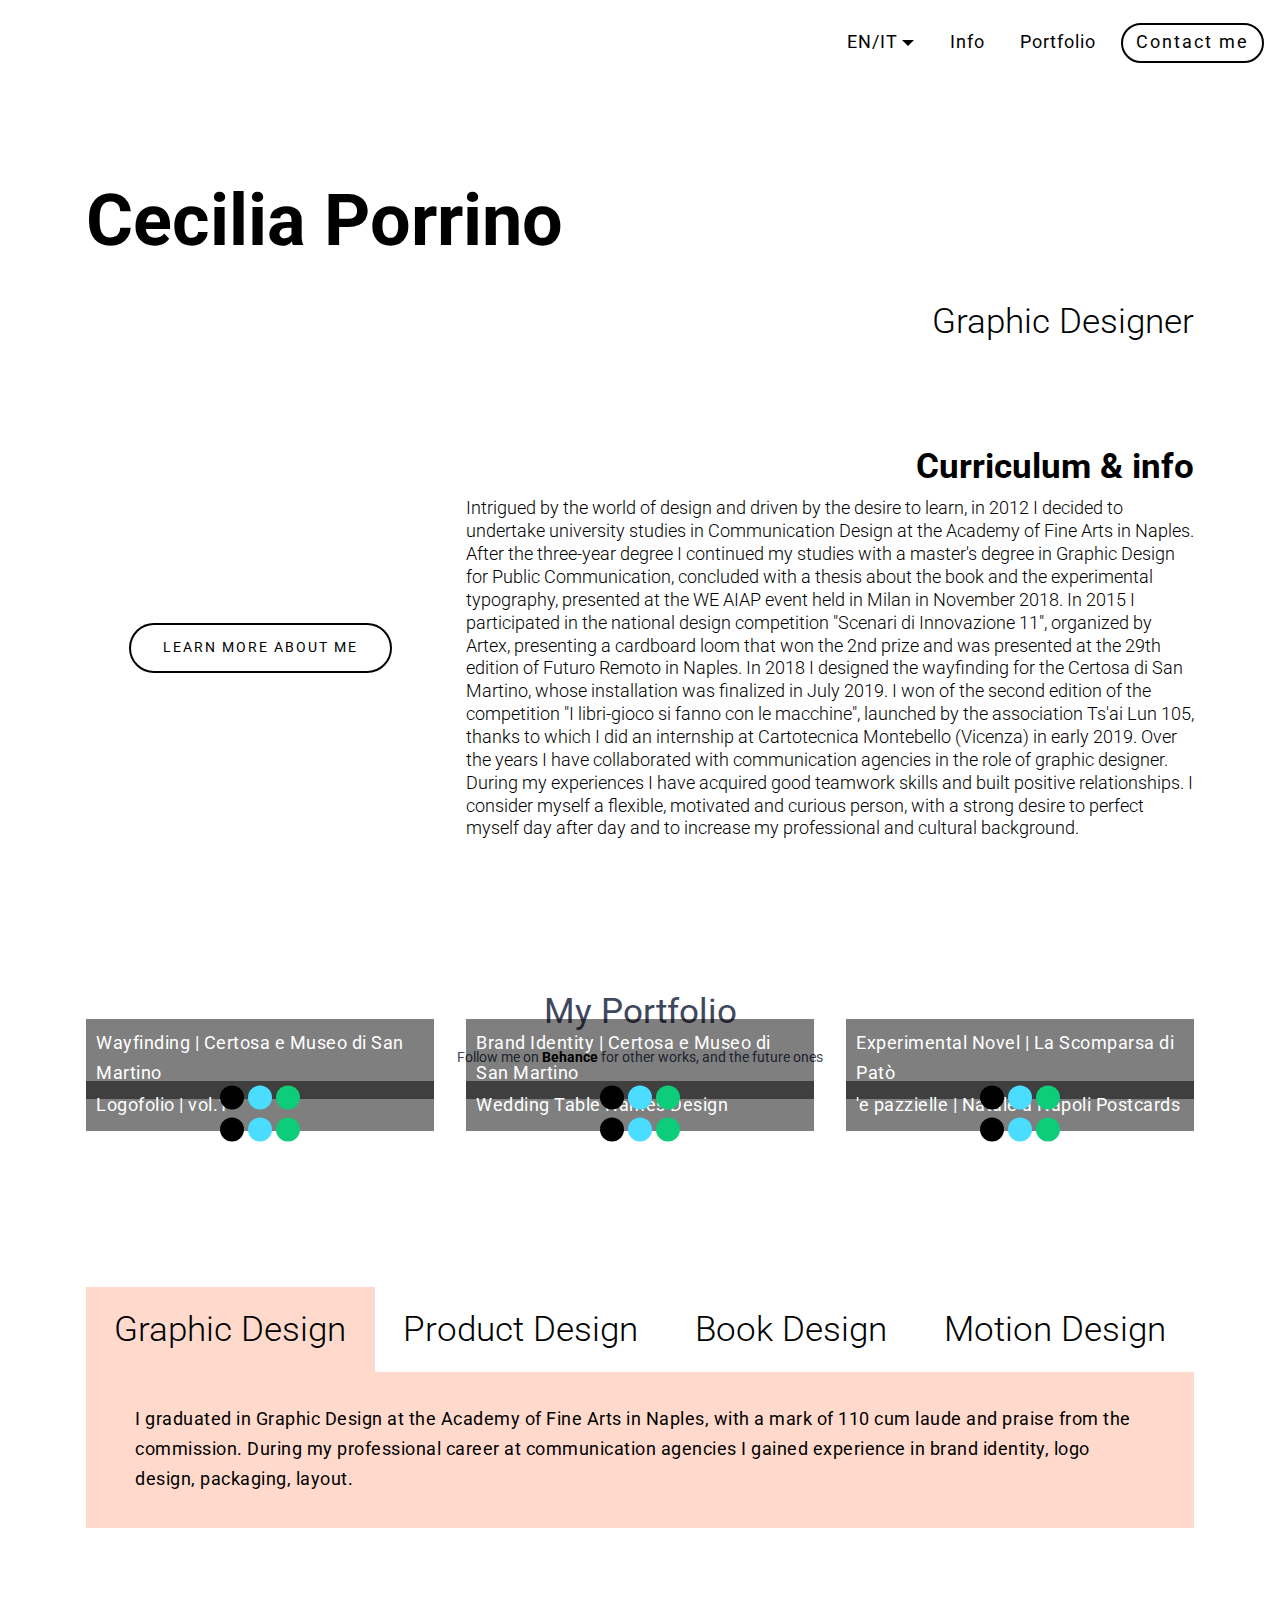
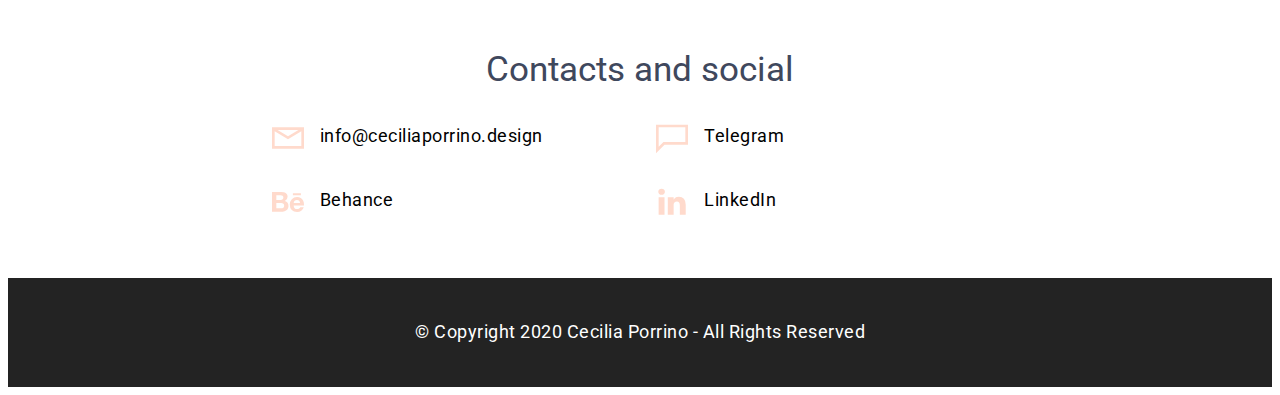
==== commit e14c290e: "Update curriculum en" ====
--- a/en/index.html
+++ b/en/index.html
@@ -115,12 +115,7 @@
             <div class="mbr-col-sm-12 mbr-col-md-6 mbr-col-lg-8">
                 <h2 class="mbr-section-title align-right mbr-fonts-style mbr-bold display-2">
                     Curriculum &amp; info</h2>
-                <h3 class="mbr-section-subtitle align-right mbr-fonts-style mbr-light mbr-py-1 display-7">In 2012 I began my studies in Graphic Design at the Academy of Fine Arts in Naples and immediately became interested in the editorial and product design world.
-<div>In 2015 I participated in the national design competition “Scenari di Innovazione 11”, organized by Artex, presenting a cardboard loom, which won the 2nd prize.
-</div><div>After the bachelor's degree, I continued my studies in Graphic Design for public communication and participated at the wayfinding system design for the Certosa di San Martino museum (Naples). 
-</div><div>I completed my master's studies with a thesis about the experimental book design and typography. 
-</div><div>The degree thesis project was exhibited at the Aiap Book Community at the event WE AIAP, held in Milan in November 2018.
-</div><div>Winner of the <a href="http://www.libri-gioco.it/edizione-2018/">second edition of the competition “I libri-gioco si fanno con le macchine”</a>, announced by Ts'ai Lun 105 association, I carried out an internship at Cartotecnica Montebello S.p.A. at the beginning of 2019.</div><div>I consider myself flexible and motivated, always trying to improve my professional skills. Over the years I have developed the ability to work in teams, trying to build positive relationships.</div><div><br></div></h3>
+                <h3 class="mbr-section-subtitle align-right mbr-fonts-style mbr-light mbr-py-1 display-7">Intrigued by the world of design and driven by the desire to learn, in 2012 I decided to undertake university studies in Communication Design at the Academy of Fine Arts in Naples. After the three-year degree I continued my studies with a master's degree in Graphic Design for Public Communication, concluded with a thesis about the book and the experimental typography, presented at the WE AIAP event held in Milan in November 2018. In 2015 I participated in the national design competition "Scenari di Innovazione 11", organized by Artex, presenting a cardboard loom that won the 2nd prize and was presented at the 29th edition of Futuro Remoto in Naples. In 2018 I designed the wayfinding for the Certosa di San Martino, whose installation was finalized in July 2019. I won of the second edition of the competition "I libri-gioco si fanno con le macchine", launched by the association Ts'ai Lun 105, thanks to which I did an internship at Cartotecnica Montebello (Vicenza) in early 2019. Over the years I have collaborated with communication agencies in the role of graphic designer. During my experiences I have acquired good teamwork skills and built positive relationships. I consider myself a flexible, motivated and curious person, with a strong desire to perfect myself day after day and to increase my professional and cultural background.</h3>
             </div>
             <div class="btn-container mbr-col-sm-12 mbr-col-md-6 mbr-col-lg-4 align-center mbr-flex">
                 <div class="mbr-section-btn mbr-m-auto"><a class="btn btn-black-outline display-4" href="#tab">LEARN MORE ABOUT ME</a></div>
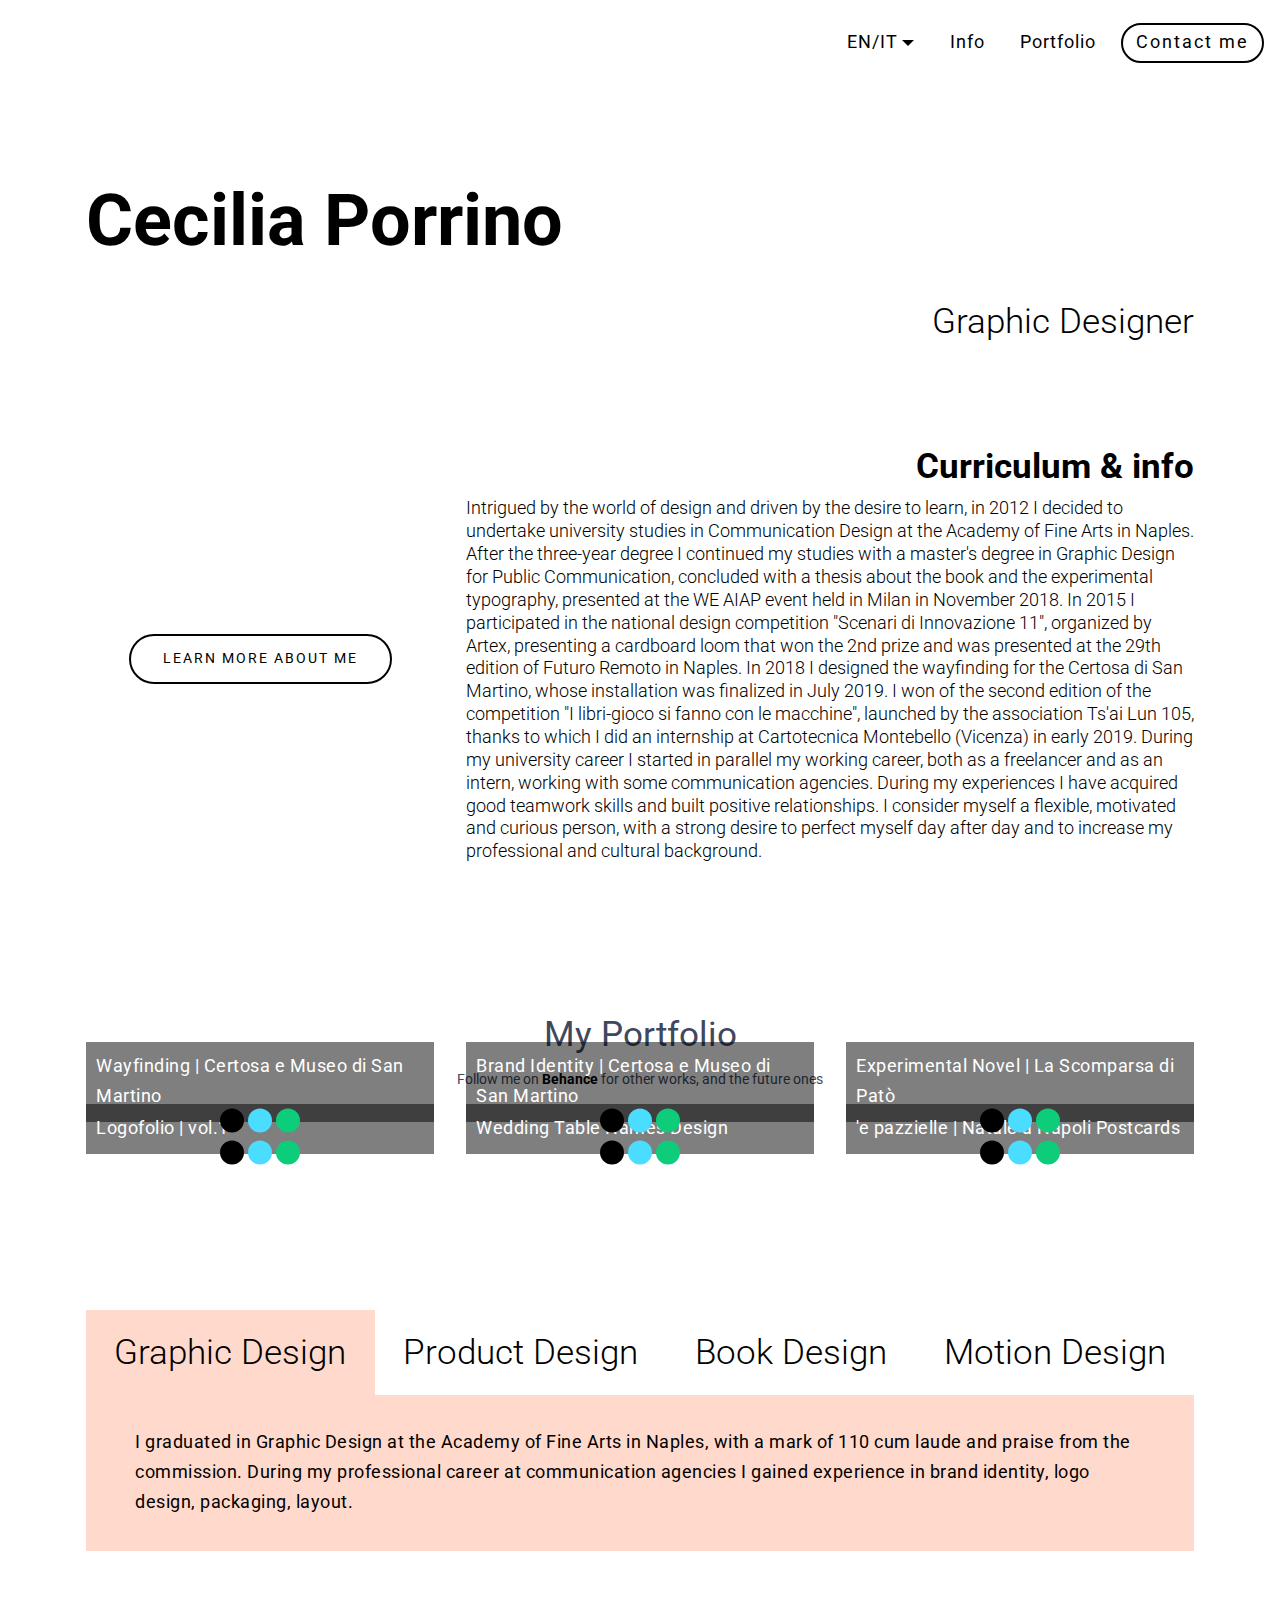
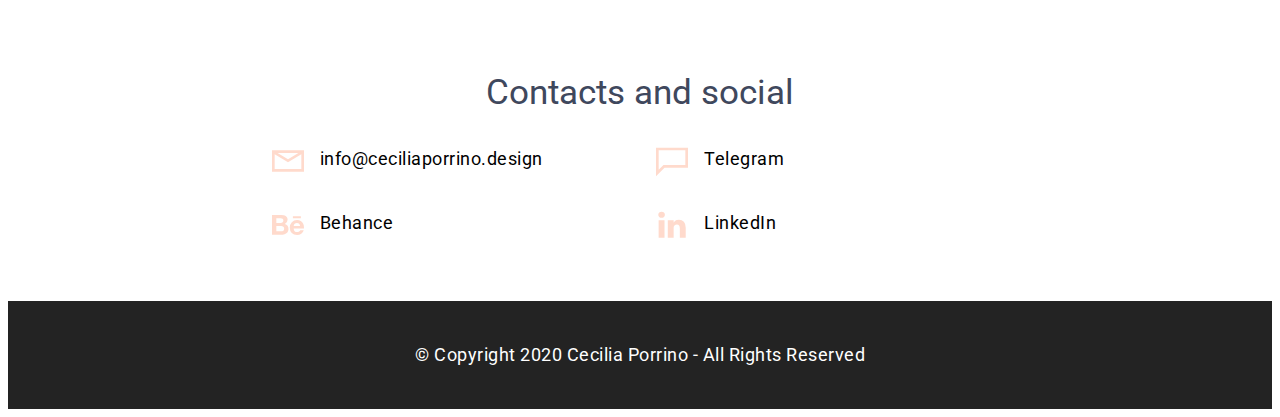
==== commit 5344b950: "Update curriculum en" ====
--- a/en/index.html
+++ b/en/index.html
@@ -115,7 +115,7 @@
             <div class="mbr-col-sm-12 mbr-col-md-6 mbr-col-lg-8">
                 <h2 class="mbr-section-title align-right mbr-fonts-style mbr-bold display-2">
                     Curriculum &amp; info</h2>
-                <h3 class="mbr-section-subtitle align-right mbr-fonts-style mbr-light mbr-py-1 display-7">Intrigued by the world of design and driven by the desire to learn, in 2012 I decided to undertake university studies in Communication Design at the Academy of Fine Arts in Naples. After the three-year degree I continued my studies with a master's degree in Graphic Design for Public Communication, concluded with a thesis about the book and the experimental typography, presented at the WE AIAP event held in Milan in November 2018. In 2015 I participated in the national design competition "Scenari di Innovazione 11", organized by Artex, presenting a cardboard loom that won the 2nd prize and was presented at the 29th edition of Futuro Remoto in Naples. In 2018 I designed the wayfinding for the Certosa di San Martino, whose installation was finalized in July 2019. I won of the second edition of the competition "I libri-gioco si fanno con le macchine", launched by the association Ts'ai Lun 105, thanks to which I did an internship at Cartotecnica Montebello (Vicenza) in early 2019. Over the years I have collaborated with communication agencies in the role of graphic designer. During my experiences I have acquired good teamwork skills and built positive relationships. I consider myself a flexible, motivated and curious person, with a strong desire to perfect myself day after day and to increase my professional and cultural background.</h3>
+                <h3 class="mbr-section-subtitle align-right mbr-fonts-style mbr-light mbr-py-1 display-7">Intrigued by the world of design and driven by the desire to learn, in 2012 I decided to undertake university studies in Communication Design at the Academy of Fine Arts in Naples. After the three-year degree I continued my studies with a master's degree in Graphic Design for Public Communication, concluded with a thesis about the book and the experimental typography, presented at the WE AIAP event held in Milan in November 2018. In 2015 I participated in the national design competition "Scenari di Innovazione 11", organized by Artex, presenting a cardboard loom that won the 2nd prize and was presented at the 29th edition of Futuro Remoto in Naples. In 2018 I designed the wayfinding for the Certosa di San Martino, whose installation was finalized in July 2019. I won of the second edition of the competition "I libri-gioco si fanno con le macchine", launched by the association Ts'ai Lun 105, thanks to which I did an internship at Cartotecnica Montebello (Vicenza) in early 2019. During my university career I started in parallel my working career, both as a freelancer and as an intern, working with some communication agencies. During my experiences I have acquired good teamwork skills and built positive relationships. I consider myself a flexible, motivated and curious person, with a strong desire to perfect myself day after day and to increase my professional and cultural background.</h3>
             </div>
             <div class="btn-container mbr-col-sm-12 mbr-col-md-6 mbr-col-lg-4 align-center mbr-flex">
                 <div class="mbr-section-btn mbr-m-auto"><a class="btn btn-black-outline display-4" href="#tab">LEARN MORE ABOUT ME</a></div>
